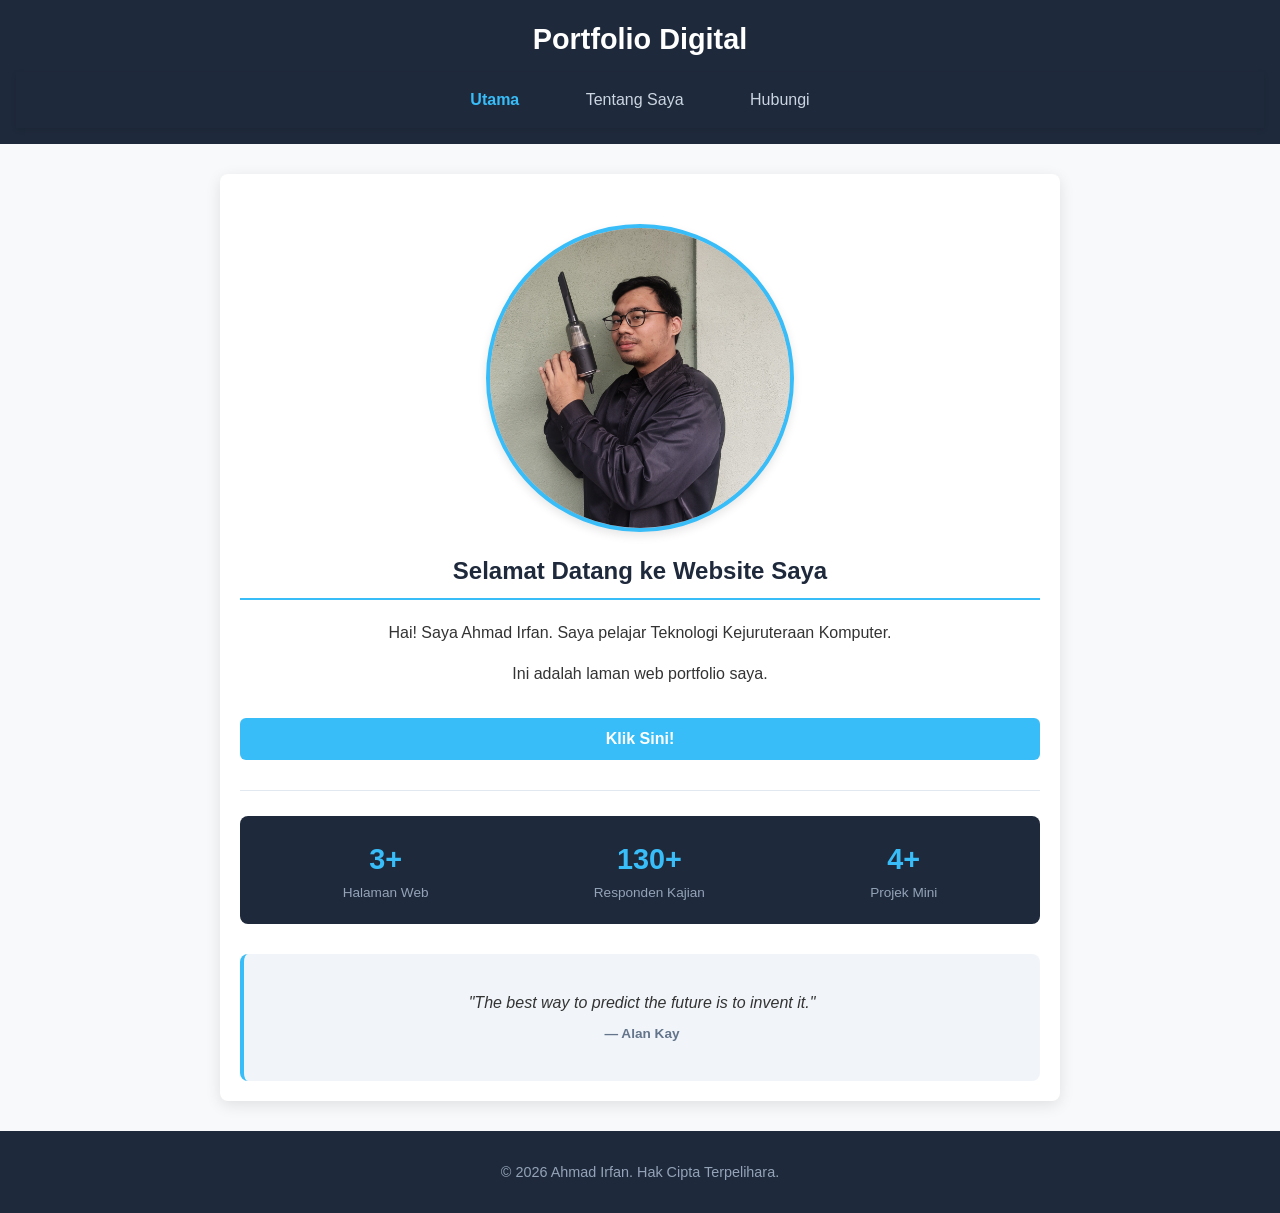
==== index.html @ 91708b2a "Add files via upload" ====
<!DOCTYPE html>
<html lang="ms">
<head>
    <meta charset="UTF-8">
    <meta name="viewport" content="width=device-width, initial-scale=1.0">
    <title>Portfolio Saya - Utama</title>
    <link rel="stylesheet" href="style.css">
</head>
<body>

    <header>
        <h1>Portfolio Digital</h1>
        <nav>
            <a href="index.html" class="active">Utama</a>
            <a href="about.html">Tentang Saya</a>
            <a href="contact.html">Hubungi</a>
        </nav>
    </header>

    <main>
	
        <section class="hero">
		<div class="profile-container">
        <img src="Aku.jpg" alt="Ahmad Irfan" class="profile-img">
    </div>
            <h2>Selamat Datang ke Website Saya</h2>
            <p>Hai! Saya Ahmad Irfan. Saya pelajar Teknologi Kejuruteraan Komputer. </p>
			 <p>Ini adalah laman web portfolio saya.</p>
            <button id="btnSelamatDatang">Klik Sini!</button>
        </section>
	   
		<section class="statistik-section">
			<div class="stat-kotak">
				<span class="stat-nombor">3+</span>
				<span class="stat-label">Halaman Web</span>
			</div>
			<div class="stat-kotak">
				<span class="stat-nombor">130+</span>
				<span class="stat-label">Responden Kajian</span>
			</div>
			<div class="stat-kotak">
				<span class="stat-nombor">4+</span>
				<span class="stat-label">Projek Mini</span>
			</div>
		</section>
   
   
		  <section class="quote-section">
			<blockquote>
				"The best way to predict the future is to invent it."
				<cite>— Alan Kay</cite>
			</blockquote>
		</section>
   
   
   </main>

    <footer>
        <p>&copy; 2026 Ahmad Irfan. Hak Cipta Terpelihara.</p>
    </footer>

    <script src="script.js"></script>
</body>
</html>
---- style.css ----
/* ==========================================
   1. GAYA ASAS & LAYOUT (DESKTOP FIRST)
   ========================================== */
body {
    font-family: 'Segoe UI', Arial, sans-serif;
    line-height: 1.6;
    margin: 0;
    padding: 0;
    background-color: #f8f9fa;
    color: #333333;
    display: flex;
    flex-direction: column;
    min-height: 100vh;
}

header {
    background-color: #1e293b;
    color: white;
    padding: 1rem;
    text-align: center;
}

header h1 {
    margin: 0 0 10px 0;
    font-size: 1.8rem;
}

/* ==========================================
   2. NAVIGASI (MENU)
   ========================================== */
nav {
    background-color: #1e293b;
    padding: 15px 20px;
    text-align: center;
    box-shadow: 0 2px 5px rgba(0,0,0,0.1);
}

nav a {
    color: #cbd5e1;
    text-decoration: none;
    margin: 0 15px;
    font-weight: 500;
    padding: 8px 16px;
    transition: all 0.3s ease;
}

nav a:hover {
    color: #ffffff;
    background-color: #334155;
    border-radius: 4px;
}

nav a.active {
    color: #38bdf8;
    font-weight: bold;
}

/* ==========================================
   3. KANDUNGAN UTAMA
   ========================================== */
main {
    flex: 1;
    max-width: 800px;
    width: 90%;
    margin: 30px auto;
    background: white;
    padding: 20px;
    border-radius: 8px;
    box-shadow: 0 4px 15px rgba(0, 0, 0, 0.1);
}

.hero {
    text-align: center;
    padding: 30px 0;
    border-bottom: 1px solid #e2e8f0;
    margin-bottom: 25px;
}

/* Kotak pembungkus gambar */
.profile-container {
    width: 300px;          /* Tetapkan lebar bulatan */
    height: 300px;         /* Tetapkan tinggi bulatan (Mesti sama dengan lebar) */
    margin: 0 auto 15px auto; /* Letakkan di tengah dan beri jarak bawah */
    border-radius: 50%;    /* Ini kod wajib untuk potong kotak jadi bulat */
    border: 4px solid #38bdf8; /* Border biru terang seperti dalam lakaran */
    box-shadow: 0 4px 10px rgba(0, 0, 0, 0.1); /* Kesan bayang lembut */
    overflow: hidden;      /* Memastikan gambar di dalam tidak terkeluar dari bulatan */
    background-color: #cbd5e1; /* Warna asas sementara jika gambar lambat load */
}

/* Gaya khusus untuk gambar muka */
.profile-img {
    width: 100%;
    height: 100%;
    object-fit: cover;     /* Trik penting: Gambar tidak akan penyek walaupun saiz asal petak */
    object-position: center; /* Fokuskan potongan gambar di bahagian tengah (muka) */
}

.sub-tajuk {
    font-size: 1.2rem;
    color: #64748b;
    margin-top: 5px;
}

.statistik-section {
    display: flex;
    justify-content: space-around;
    background: #1e293b;
    color: white;
    padding: 20px;
    border-radius: 8px;
    margin: 25px 0;
    text-align: center;
}
.stat-kotak {
    display: flex;
    flex-direction: column;
}
.stat-nombor {
    font-size: 1.8rem;
    font-weight: bold;
    color: #38bdf8;
}
.stat-label {
    font-size: 0.85rem;
    color: #94a3b8;
}
@media screen and (max-width: 600px) {
    .statistik-section {
        flex-direction: column;
        gap: 15px;
    }
}

.quote-section {
    background-color: #f1f5f9;
    padding: 20px;
    border-radius: 8px;
    margin-top: 30px;
    border-left: 4px solid #38bdf8;
    font-style: italic;
    text-align: center;
}
.quote-section cite {
    display: block;
    margin-top: 8px;
    font-size: 0.85em;
    color: #64748b;
    font-weight: bold;
    font-style: normal;
}
h2 {
    border-bottom: 2px solid #38bdf8;
    padding-bottom: 8px;
    color: #1e293b;
}

/* ==========================================
   4. STRUKTUR KAD KEMAHIRAN (PREVIEW GAMBAR)
   ========================================== */
.kad-kemahiran {
    display: flex;
    gap: 20px;
    margin-top: 20px;
}

.pautan-kad {
    text-decoration: none;
    color: inherit;
    flex: 1;       
    display: flex; 
} /* <-- Telah dibetulkan kurungan di sini */

.kad {
    flex: 1;
    background: #ffffff;
    border: 1px solid #e2e8f0;
    border-radius: 12px;
    overflow: hidden;    
    display: flex;
    flex-direction: column;
    box-shadow: 0 4px 6px rgba(0, 0, 0, 0.05);
    transition: all 0.3s ease;
}

/* Kawasan Gambar Preview */
.kad-gambar {
    width: 100%;
    height: 150px;       
    background-color: #f8f9fa;
    border-bottom: 1px solid #e2e8f0;
    overflow: hidden;
}

.kad-gambar img {
    width: 100%;
    height: 100%;
    object-fit: cover;   
    transition: transform 0.3s ease;
}

/* Kawasan Teks Kad */
.kad-teks {
    padding: 15px;
    text-align: center;
}

.kad-teks h3 {
    margin: 0 0 5px 0;
    font-size: 1.1em;
    color: #1e293b;
}

.kad-teks p {
    margin: 0;
    font-size: 0.9em;
    color: #64748b;
}

/* Kesan Hover pada Kad */
.pautan-kad:hover .kad {
    transform: translateY(-8px); 
    box-shadow: 0 12px 20px rgba(0, 0, 0, 0.1); 
    border-color: #38bdf8; 
}

.pautan-kad:hover .kad-gambar img {
    transform: scale(1.05); 
}
/*untuk bahagian timeline*/
.timeline-section {
    margin-top: 40px;
}
.timeline {
    border-left: 3px solid #38bdf8;
    padding-left: 20px;
    margin-left: 10px;
}
.timeline-item {
    margin-bottom: 25px;
    position: relative;
}
/* Buat titik bulat pada garisan */
.timeline-item::before {
    content: '';
    position: absolute;
    left: -27px;
    top: 5px;
    background: #1e293b;
    border: 3px solid #38bdf8;
    width: 12px;
    height: 12px;
    border-radius: 50%;
}
.timeline-item .tahun {
    font-weight: bold;
    color: #38bdf8;
    font-size: 0.9rem;
}
.timeline-item h3 {
    margin: 5px 0;
    font-size: 1.1rem;
    color: #1e293b;
}
/* ==========================================
   5. BORANG HUBUNGI & BUTANG
   ========================================== */
form {
    display: flex;
    flex-direction: column;
}

label {
    margin-top: 15px;
    font-weight: bold;
}

input[type="text"], textarea {
    width: 100%;
    padding: 12px;
    margin: 10px 0 20px 0;
    border: 1px solid #cbd5e1;
    border-radius: 6px;
    background-color: #f8f9fa;
    box-sizing: border-box;
    resize: none;
}

input[type="text"]:focus, textarea:focus {
    border-color: #38bdf8;
    outline: none;
    background-color: #ffffff;
}

button, button[type="submit"] {
    background-color: #38bdf8;
    color: white;
    padding: 12px 24px;
    border: none;
    border-radius: 6px;
    cursor: pointer;
    font-size: 1em;
    font-weight: bold;
    width: 100%; 
    margin-top: 15px;
    transition: background 0.2s;
}

button:hover, button[type="submit"]:hover {
    background-color: #0284c7;
}

/* ==========================================
   6. FOOTER
   ========================================== */
footer {
    background-color: #1e293b;
    color: #94a3b8;
    text-align: center;
    padding: 15px 0;
    font-size: 0.9rem;
    margin-top: auto;
}

/* ==========================================
   7. REKA BENTUK MOBILE VIEW (PALING BAWAH)
   ========================================== */
@media screen and (max-width: 600px) {
    body {
        margin: 0;
        padding: 0;
    }

    nav {
        text-align: center;
    }

    nav a {
        display: block; 
        margin: 8px 0; 
        padding: 10px;
        background-color: #334155; 
        border-radius: 6px;
    }

    main {
        padding: 15px;
        margin: 15px auto;
        width: 95%;
    }

    .kad-kemahiran {
        flex-direction: column;
        gap: 15px;
    }
}
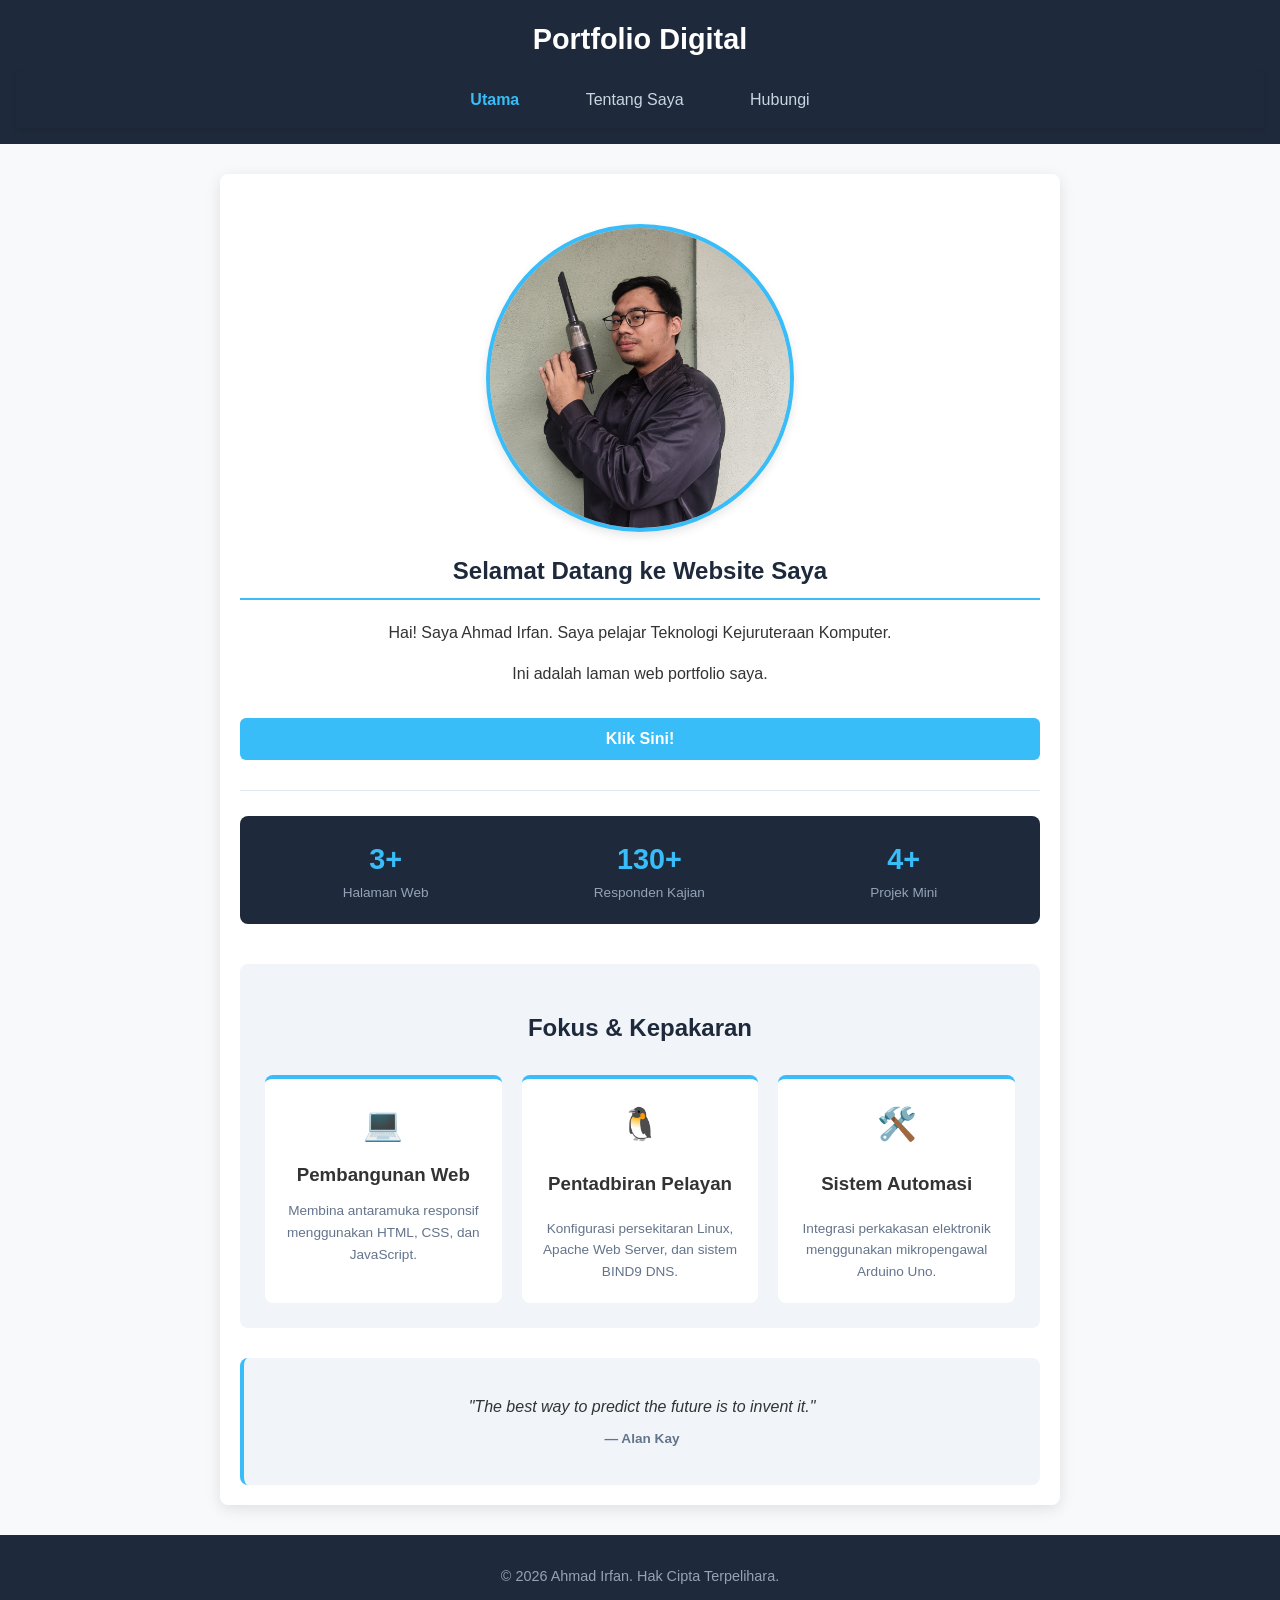
==== commit 1b3c15de: "Add services section to portfolio website Added a new services section with three service offerings." ====
--- a/index.html
+++ b/index.html
@@ -18,42 +18,59 @@
     </header>
 
     <main>
-	
-        <section class="hero">
-		<div class="profile-container">
-        <img src="Aku.jpg" alt="Ahmad Irfan" class="profile-img">
-    </div>
-            <h2>Selamat Datang ke Website Saya</h2>
-            <p>Hai! Saya Ahmad Irfan. Saya pelajar Teknologi Kejuruteraan Komputer. </p>
-			 <p>Ini adalah laman web portfolio saya.</p>
-            <button id="btnSelamatDatang">Klik Sini!</button>
-        </section>
-	   
-		<section class="statistik-section">
-			<div class="stat-kotak">
-				<span class="stat-nombor">3+</span>
-				<span class="stat-label">Halaman Web</span>
-			</div>
-			<div class="stat-kotak">
-				<span class="stat-nombor">130+</span>
-				<span class="stat-label">Responden Kajian</span>
-			</div>
-			<div class="stat-kotak">
-				<span class="stat-nombor">4+</span>
-				<span class="stat-label">Projek Mini</span>
-			</div>
-		</section>
-   
-   
-		  <section class="quote-section">
-			<blockquote>
-				"The best way to predict the future is to invent it."
-				<cite>— Alan Kay</cite>
-			</blockquote>
-		</section>
-   
-   
-   </main>
+    <section class="hero">
+        <div class="profile-container">
+            <img src="Aku.jpg" alt="Ahmad Irfan" class="profile-img">
+        </div>
+        <h2>Selamat Datang ke Website Saya</h2>
+        <p>Hai! Saya Ahmad Irfan. Saya pelajar Teknologi Kejuruteraan Komputer.</p>
+        <p>Ini adalah laman web portfolio saya.</p>
+        <button id="btnSelamatDatang">Klik Sini!</button>
+    </section>
+
+    <section class="statistik-section">
+        <div class="stat-kotak">
+            <span class="stat-nombor">3+</span>
+            <span class="stat-label">Halaman Web</span>
+        </div>
+        <div class="stat-kotak">
+            <span class="stat-nombor">130+</span>
+            <span class="stat-label">Responden Kajian</span>
+        </div>
+        <div class="stat-kotak">
+            <span class="stat-nombor">4+</span>
+            <span class="stat-label">Projek Mini</span>
+        </div>
+    </section>
+
+    <section class="servis-section" style="margin-top: 40px; padding: 25px; background-color: #f1f5f9; border-radius: 8px;">
+        <h2 style="text-align: center; border-bottom: none; margin-bottom: 20px;">Fokus & Kepakaran</h2>
+        <div class="grid-servis" style="display: grid; grid-template-columns: repeat(auto-fit, minmax(200px, 1fr)); gap: 20px;">
+            <div class="kotak-servis" style="background: white; padding: 20px; border-radius: 8px; text-align: center; border-top: 4px solid #38bdf8;">
+                <div style="font-size: 2rem; margin-bottom: 10px;">💻</div>
+                <h3 style="margin: 0 0 10px 0;">Pembangunan Web</h3>
+                <p style="font-size: 0.85rem; color: #64748b; margin: 0;">Membina antaramuka responsif menggunakan HTML, CSS, dan JavaScript.</p>
+            </div>
+            <div class="kotak-servis" style="background: white; padding: 20px; border-radius: 8px; text-align: center; border-top: 4px solid #38bdf8;">
+                <div style="font-size: 2rem; margin-bottom: 10px;">🐧</div>
+                <h3>Pentadbiran Pelayan</h3>
+                <p style="font-size: 0.85rem; color: #64748b; margin: 0;">Konfigurasi persekitaran Linux, Apache Web Server, dan sistem BIND9 DNS.</p>
+            </div>
+            <div class="kotak-servis" style="background: white; padding: 20px; border-radius: 8px; text-align: center; border-top: 4px solid #38bdf8;">
+                <div style="font-size: 2rem; margin-bottom: 10px;">🛠️</div>
+                <h3>Sistem Automasi</h3>
+                <p style="font-size: 0.85rem; color: #64748b; margin: 0;">Integrasi perkakasan elektronik menggunakan mikropengawal Arduino Uno.</p>
+            </div>
+        </div>
+    </section>
+
+    <section class="quote-section">
+        <blockquote>
+            "The best way to predict the future is to invent it."
+            <cite>— Alan Kay</cite>
+        </blockquote>
+    </section>
+</main>
 
     <footer>
         <p>&copy; 2026 Ahmad Irfan. Hak Cipta Terpelihara.</p>
@@ -61,4 +78,4 @@
 
     <script src="script.js"></script>
 </body>
-</html>+</html>
